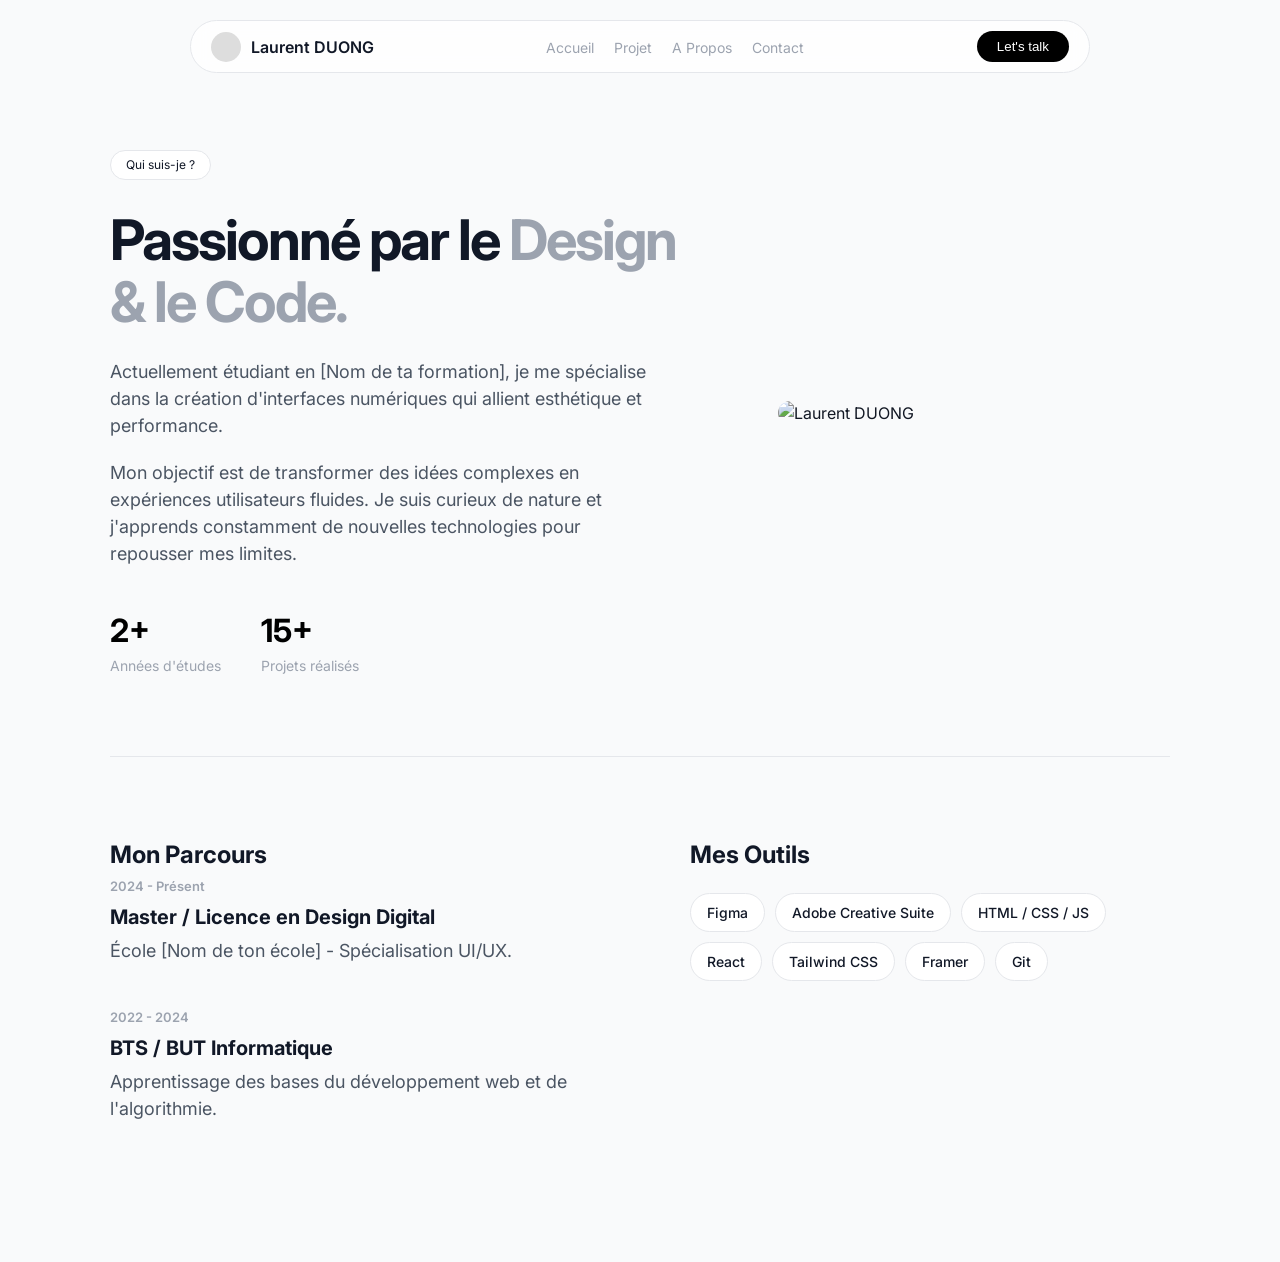
==== aPropos.html @ e413df6c "[ADD] First Commit" ====
<!DOCTYPE html>
<html lang="fr">
<head>
    <meta charset="UTF-8">
    <meta name="viewport" content="width=device-width, initial-scale=1.0">
    <link rel="stylesheet" href="/assets/css/style.css">
    <title>Portefolio Laurent DUONG</title>
    <link href="https://fonts.googleapis.com/css2?family=Inter:wght@400;600;700&display=swap" rel="stylesheet">
    <script src="https://unpkg.com/lucide@latest"></script>
</head>
<body>

    <nav class="navbar">
        <div class="nav-container">
            <div class="nav-profile">
                <div class="avatar-placeholder"></div>
                <span>Laurent DUONG</span>
            </div>
            <ul class="nav-links">
               <li><a href="index.html">Accueil</a></li>
               <li><a href="work.html">Projet</a></li>
               <li><a href="aPropos.html">A Propos</a></li>
               <li><a href="contact.html">Contact</a></li>
            </ul>
            <button class="btn-cta">Let's talk</button>
        </div>
    </nav>

    <main class="about-container">
    <section class="about-hero">
        <div class="about-grid">
            <div class="about-text">
                <span class="badge">Qui suis-je ?</span>
                <h1>Passionné par le <span class="muted">Design & le Code.</span></h1>
                <p>
                    Actuellement étudiant en [Nom de ta formation], je me spécialise dans la création d'interfaces numériques qui allient esthétique et performance.
                </p>
                <p>
                    Mon objectif est de transformer des idées complexes en expériences utilisateurs fluides. Je suis curieux de nature et j'apprends constamment de nouvelles technologies pour repousser mes limites.
                </p>
                <div class="about-stats">
                    <div class="stat">
                        <span class="number">2+</span>
                        <span class="label">Années d'études</span>
                    </div>
                    <div class="stat">
                        <span class="number">15+</span>
                        <span class="label">Projets réalisés</span>
                    </div>
                </div>
            </div>
            <div class="about-image">
                <div class="photo-frame">
                    <img src="https://via.placeholder.com/500x600" alt="Laurent DUONG">
                </div>
            </div>
        </div>
    </section>

    <hr class="separator">

    <section class="about-details">
        <div class="details-grid">
            <div class="experience">
                <h2>Mon Parcours</h2>
                <div class="timeline">
                    <div class="timeline-item">
                        <span class="date">2024 - Présent</span>
                        <h3>Master / Licence en Design Digital</h3>
                        <p>École [Nom de ton école] - Spécialisation UI/UX.</p>
                    </div>
                    <div class="timeline-item">
                        <span class="date">2022 - 2024</span>
                        <h3>BTS / BUT Informatique</h3>
                        <p>Apprentissage des bases du développement web et de l'algorithmie.</p>
                    </div>
                </div>
            </div>

            <div class="skills">
                <h2>Mes Outils</h2>
                <div class="skills-tags">
                    <span>Figma</span>
                    <span>Adobe Creative Suite</span>
                    <span>HTML / CSS / JS</span>
                    <span>React</span>
                    <span>Tailwind CSS</span>
                    <span>Framer</span>
                    <span>Git</span>
                </div>
            </div>
        </div>
    </section>
</main>

    <script src="/assets/js/script.js"></script>
</body>
</html>
---- assets/css/style.css ----
:root {
    --bg: #f9fafb;
    --text: #111827;
    --muted: #9ca3af;
    --white: #ffffff;
    --border: #e5e7eb;
}

* { margin: 0; padding: 0; box-sizing: border-box; }

body {
    font-family: 'Inter', sans-serif;
    background-color: var(--bg);
    color: var(--text);
    line-height: 1.5;
}

/* Navbar */
.navbar {
    position: fixed;
    top: 20px;
    left: 50%;
    transform: translateX(-50%);
    width: 90%;
    max-width: 900px;
    z-index: 100;
}

.nav-container {
    background: rgba(255, 255, 255, 0.8);
    backdrop-filter: blur(10px);
    border: 1px solid var(--border);
    border-radius: 100px;
    padding: 10px 20px;
    display: flex;
    justify-content: space-between;
    align-items: center;
}

.nav-profile { display: flex; align-items: center; gap: 10px; font-weight: 600; }
.avatar-placeholder { width: 30px; height: 30px; background: #ddd; border-radius: 50%; }

.nav-links { display: flex; list-style: none; gap: 20px; }
.nav-links a { text-decoration: none; color: var(--muted); font-size: 14px; transition: 0.3s; }
.nav-links a:hover { color: var(--text); }

.btn-cta { background: #000; color: #fff; border: none; padding: 8px 20px; border-radius: 50px; cursor: pointer; }

/* Hero Section */
.hero {
    padding: 150px 20px 60px;
    text-align: center;
    max-width: 800px;
    margin: 0 auto;
}

.badge {
    display: inline-flex;
    align-items: center;
    gap: 8px;
    background: #fff;
    border: 1px solid var(--border);
    padding: 5px 15px;
    border-radius: 20px;
    font-size: 12px;
    margin-bottom: 30px;
}

.dot { width: 8px; height: 8px; background: #10b981; border-radius: 50%; }

h1 { font-size: clamp(40px, 8vw, 80px); line-height: 1.1; letter-spacing: -2px; margin-bottom: 20px; }
.muted { color: var(--muted); }

p { font-size: 18px; color: #4b5563; margin-bottom: 40px; }

.btn-main {
    background: #000;
    color: #fff;
    text-decoration: none;
    padding: 15px 35px;
    border-radius: 50px;
    font-weight: 600;
    display: inline-block;
    transition: 0.3s;
}

.btn-main:hover { transform: scale(1.05); }

/* Preview Image */
.preview { padding: 40px 20px; display: flex; justify-content: center; }
.main-card {
    max-width: 900px;
    width: 100%;
    border-radius: 24px;
    overflow: hidden;
    box-shadow: 0 25px 50px -12px rgba(0, 0, 0, 0.1);
    transform: rotate(-1deg);
}
.main-card img { width: 100%; display: block; } 

/* Layout Global About */
.about-container {
    max-width: 1100px;
    margin: 0 auto;
    padding: 150px 20px 100px;
}

.about-grid {
    display: grid;
    grid-template-columns: 1.2fr 0.8fr;
    gap: 80px;
    align-items: center;
}

/* Texte */
.about-text h1 {
    font-size: 56px;
    margin-bottom: 25px;
}

.about-text p {
    font-size: 18px;
    color: #4b5563;
    margin-bottom: 20px;
    max-width: 550px;
}

/* Stats */
.about-stats {
    display: flex;
    gap: 40px;
    margin-top: 40px;
}

.stat { display: flex; flex-direction: column; }
.number { font-size: 32px; font-weight: 700; color: #000; }
.label { font-size: 14px; color: var(--muted); }

/* Image */
.photo-frame img {
    width: 100%;
    border-radius: 24px;
    filter: grayscale(20%);
    transition: 0.5s ease;
}

.photo-frame img:hover {
    filter: grayscale(0%);
}

/* Séparateur */
.separator {
    border: 0;
    border-top: 1px solid var(--border);
    margin: 80px 0;
}

/* Timeline & Skills */
.details-grid {
    display: grid;
    grid-template-columns: 1fr 1fr;
    gap: 100px;
}

.timeline-item {
    margin-bottom: 30px;
}

.timeline-item .date {
    font-size: 13px;
    color: var(--muted);
    font-weight: 600;
}

.timeline-item h3 {
    font-size: 20px;
    margin: 5px 0;
}

/* Tags de compétences */
.skills-tags {
    display: flex;
    flex-wrap: wrap;
    gap: 10px;
    margin-top: 20px;
}

.skills-tags span {
    background: #fff;
    border: 1px solid var(--border);
    padding: 8px 16px;
    border-radius: 100px;
    font-size: 14px;
    font-weight: 500;
}

/* Responsive */
@media (max-width: 768px) {
    .about-grid, .details-grid {
        grid-template-columns: 1fr;
        gap: 40px;
    }
    .about-text h1 { font-size: 40px; }
}

/* Grille de projets simple */
.project-grid {
    display: grid;
    grid-template-columns: repeat(auto-fit, minmax(300px, 1fr));
    gap: 30px;
    padding: 0 10%;
    margin-bottom: 100px;
}

/* Formulaire de contact */
.contact-form {
    max-width: 500px;
    margin: 0 auto 100px;
    display: flex;
    flex-direction: column;
    gap: 15px;
}

.contact-form input, .contact-form textarea {
    padding: 15px;
    border: 1px solid var(--border);
    border-radius: 12px;
    font-family: inherit;
    outline: none;
}

.contact-form textarea { height: 150px; }
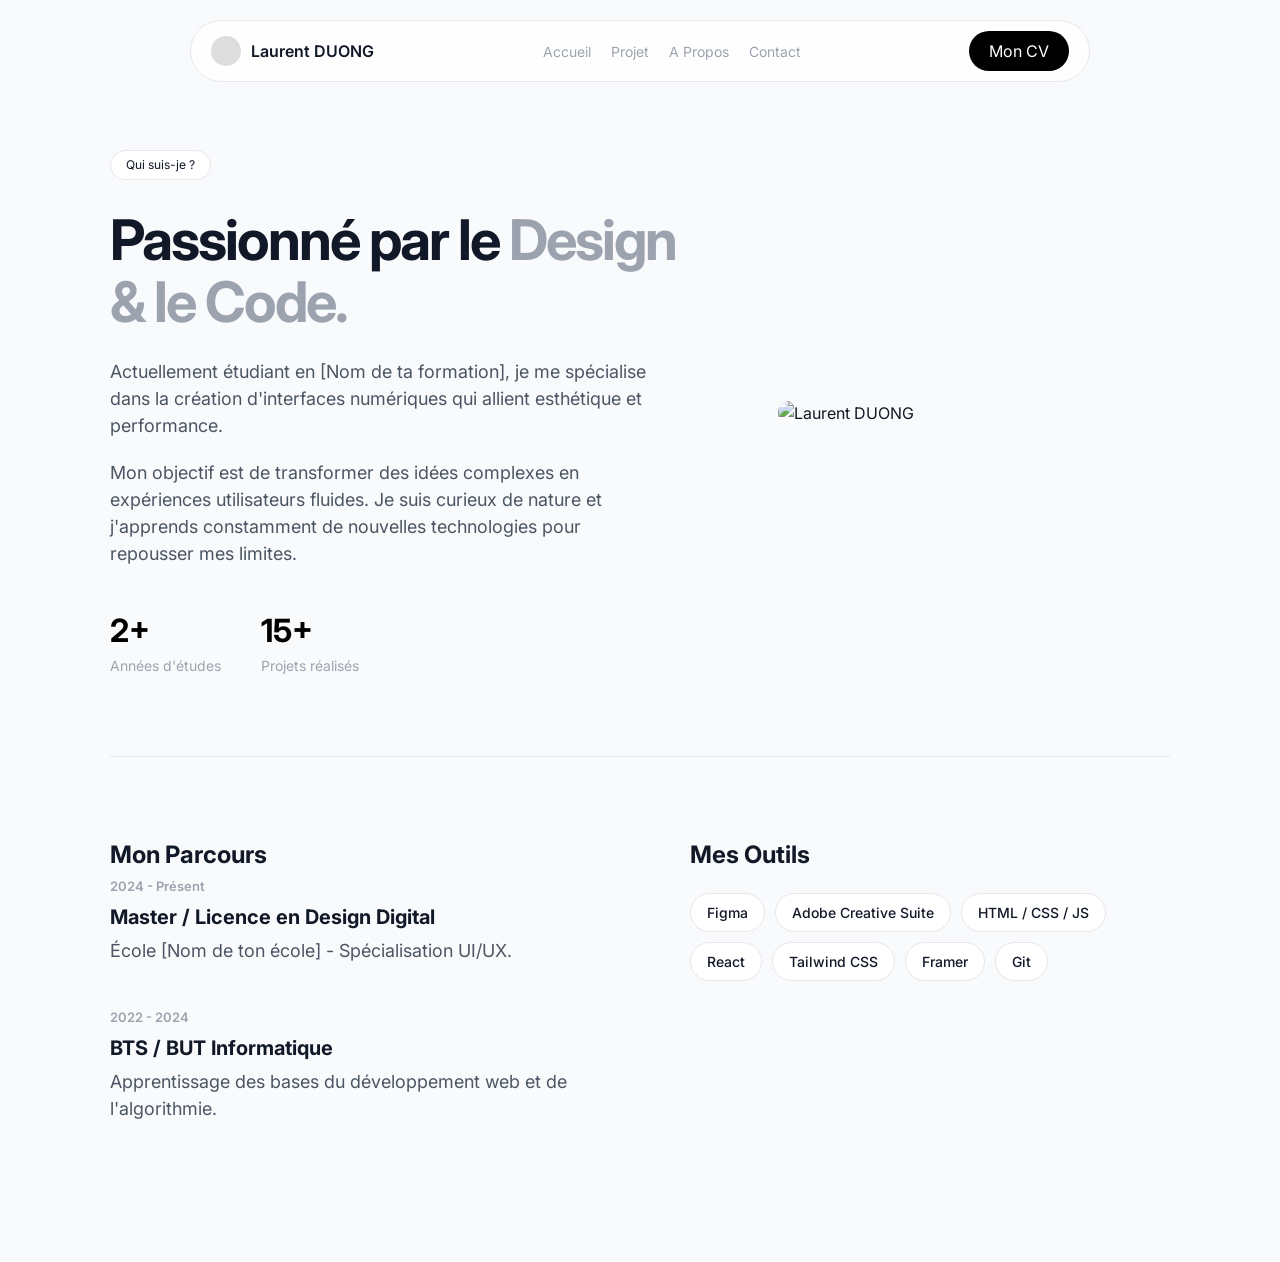
==== commit f759e575: "das" ====
--- a/aPropos.html
+++ b/aPropos.html
@@ -3,7 +3,7 @@
 <head>
     <meta charset="UTF-8">
     <meta name="viewport" content="width=device-width, initial-scale=1.0">
-    <link rel="stylesheet" href="/assets/css/style.css">
+    <link rel="stylesheet" href="assets/css/style.css">
     <title>Portefolio Laurent DUONG</title>
     <link href="https://fonts.googleapis.com/css2?family=Inter:wght@400;600;700&display=swap" rel="stylesheet">
     <script src="https://unpkg.com/lucide@latest"></script>
@@ -22,7 +22,7 @@
                <li><a href="aPropos.html">A Propos</a></li>
                <li><a href="contact.html">Contact</a></li>
             </ul>
-            <button class="btn-cta">Let's talk</button>
+            <a href="assets/docs/LaurentCV.pdf" download="CV_Laurent_DUONG.pdf" class="btn-cta">Mon CV</a>
         </div>
     </nav>
 
--- a/assets/css/style.css
+++ b/assets/css/style.css
@@ -209,7 +209,7 @@
     grid-template-columns: repeat(auto-fit, minmax(300px, 1fr));
     gap: 30px;
     padding: 0 10%;
-    margin-bottom: 100px;
+    margin-bottom: 10px;
 }
 
 /* Formulaire de contact */
@@ -229,4 +229,78 @@
     outline: none;
 }
 
-.contact-form textarea { height: 150px; }+.contact-form textarea { height: 150px; }
+
+/* --- Nouveaux styles pour les Skill Boxes --- */
+.skills-grid {
+    display: grid;
+    grid-template-columns: repeat(auto-fit, minmax(250px, 1fr)); /* Crée des colonnes automatiques */
+    gap: 20px;
+    max-width: 900px;
+    margin: 40px auto;
+}
+
+.skill-card {
+    background: #fff; /* Fond gris très foncé */
+    border: 1px solid var(--border); /* Bordure discrète */
+    border-radius: 12px;
+    padding: 20px;
+    display: flex;
+    align-items: center;
+    gap: 15px;
+    transition: all 0.3s ease;
+    text-align: left;
+}
+
+.skill-card:has(.skill-logo) {
+    justify-content: space-between; 
+}
+
+.skill-card:hover {
+    border-color: #10b981; /* La couleur verte de ton point "dot" au survol */
+    transform: translateY(-2px);
+}
+
+.skill-icon {
+    color: #10b981;
+    display: flex;
+    align-items: center;
+}
+
+.skill-image img {
+    width: 50px; /* Taille ajustable selon tes besoins */
+    height: 50px;
+    object-fit: contain;
+    border-radius: 4px;
+}
+
+.skill-info h3 {
+    color: #1a1a1a;
+    font-size: 16px;
+    font-weight: 700;
+    margin: 0;
+}
+
+.skill-info p {
+    color: #9ca3af;
+    font-size: 13px;
+    margin: 4px 0 0 0;
+}
+
+.skills .skills-grid {
+    margin: 20px 0; 
+    gap: 15px;
+}
+
+.btn-cta {
+    text-decoration: none; /* Enlève le soulignement */
+    display: inline-block; /* Permet de bien gérer les marges internes (padding) */
+    color: white;          /* Assure-toi que la couleur du texte est correcte */
+    /* Garde tes autres propriétés existantes (background, padding, border-radius, etc.) */
+}
+
+/* Optionnel : si tu veux changer l'apparence au survol */
+.btn-cta:hover {
+    text-decoration: none;
+    opacity: 0.9;
+}
